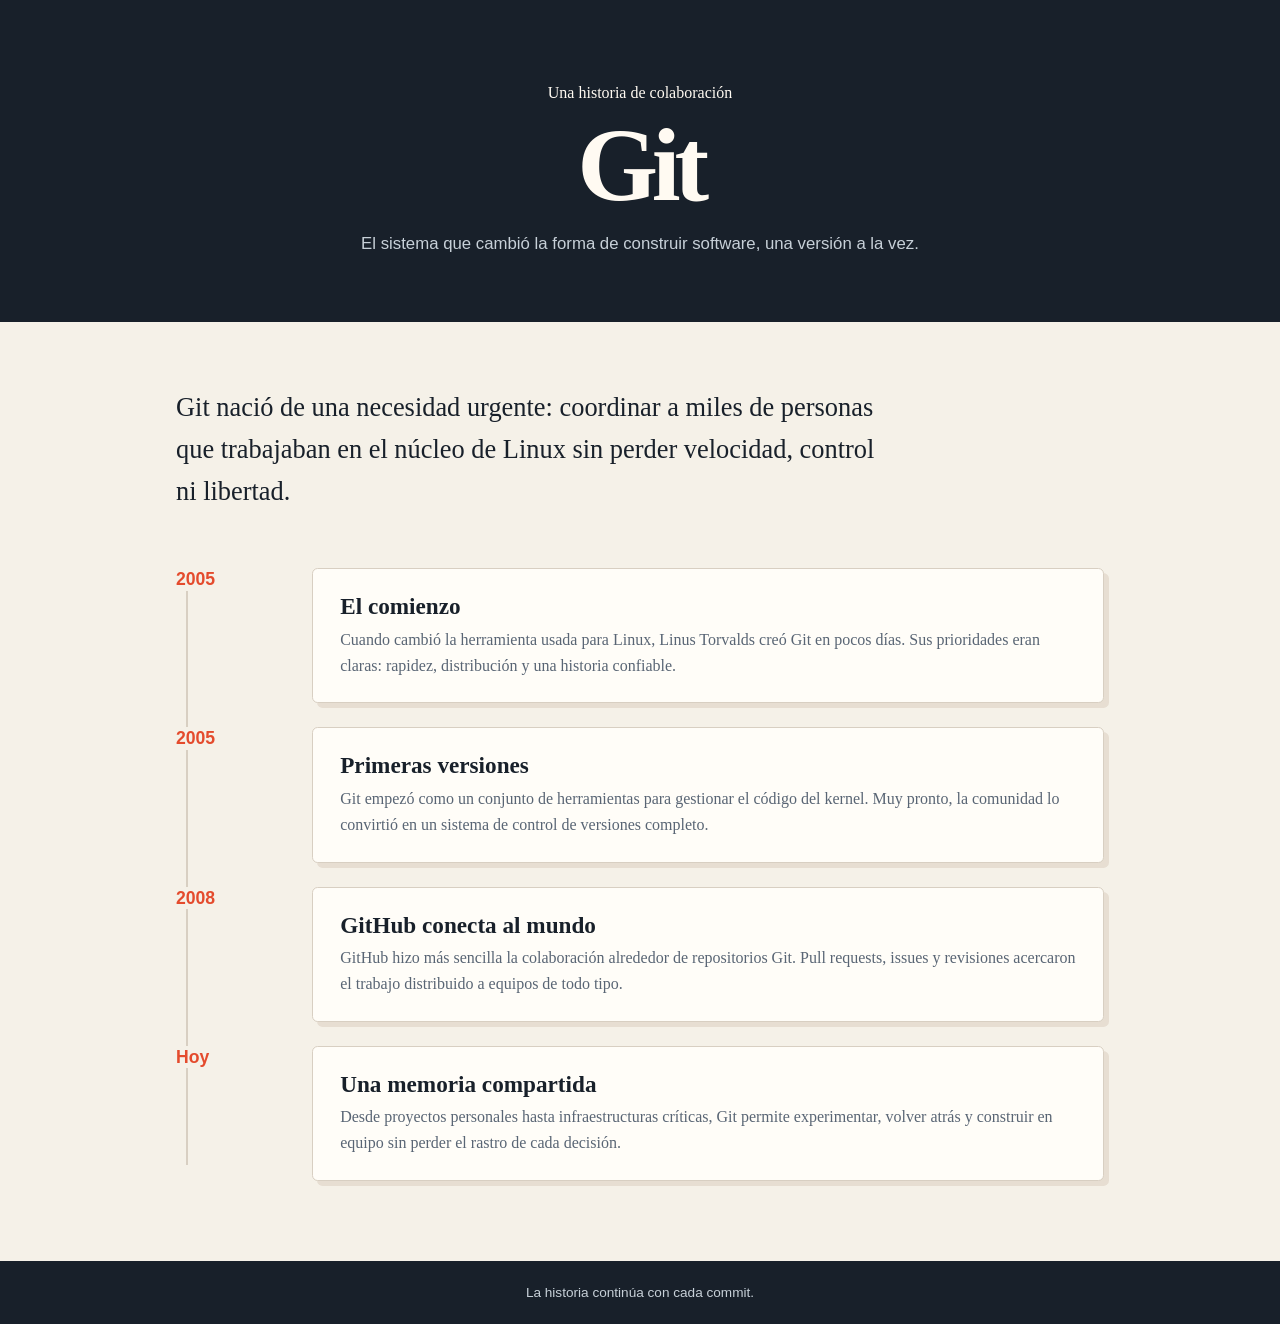
==== index.html @ 071829c5 "pagina de contacto" ====
<!DOCTYPE html>
<html lang="es">
<head>
    <meta charset="UTF-8">
    <meta name="viewport" content="width=device-width, initial-scale=1.0">
    <meta name="description" content="Una breve historia de Git, desde su origen hasta la actualidad.">
    <title>La historia de Git</title>
    <link rel="stylesheet" href="styles.css">
</head>
<body>
    <header>
        <class="eyebrow">Una historia de colaboraci&oacute;n</>
        <h1>Git</h1>
        <p>El sistema que cambi&oacute; la forma de construir software, una versi&oacute;n a la vez.</p>
    </header>

    <main>
        <p class="intro">Git naci&oacute; de una necesidad urgente: coordinar a miles de personas que trabajaban en el n&uacute;cleo de Linux sin perder velocidad, control ni libertad.</p>

        <section class="timeline" aria-label="L&iacute;nea de tiempo de Git">
            <article>
                <div class="year">2005</div>
                <div class="story">
                    <h2>El comienzo</h2>
                    <p>Cuando cambi&oacute; la herramienta usada para Linux, Linus Torvalds cre&oacute; Git en pocos d&iacute;as. Sus prioridades eran claras: rapidez, distribuci&oacute;n y una historia confiable.</p>
                </div>
            </article>

            <article>
                <div class="year">2005</div>
                <div class="story">
                    <h2>Primeras versiones</h2>
                    <p>Git empez&oacute; como un conjunto de herramientas para gestionar el c&oacute;digo del kernel. Muy pronto, la comunidad lo convirti&oacute; en un sistema de control de versiones completo.</p>
                </div>
            </article>

            <article>
                <div class="year">2008</div>
                <div class="story">
                    <h2>GitHub conecta al mundo</h2>
                    <p>GitHub hizo m&aacute;s sencilla la colaboraci&oacute;n alrededor de repositorios Git. Pull requests, issues y revisiones acercaron el trabajo distribuido a equipos de todo tipo.</p>
                </div>
            </article>

            <article>
                <div class="year">Hoy</div>
                <div class="story">
                    <h2>Una memoria compartida</h2>
                    <p>Desde proyectos personales hasta infraestructuras cr&iacute;ticas, Git permite experimentar, volver atr&aacute;s y construir en equipo sin perder el rastro de cada decisi&oacute;n.</p>
                </div>
            </article>
        </section>
    </main>

    <footer>La historia contin&uacute;a con cada commit.</footer>
</body>
</html>
---- styles.css ----
:root {
    --ink: #18202a;
    --muted: #596574;
    --paper: #f5f1e8;
    --card: #fffdf8;
    --accent: #e44b2d;
    --line: #d8cfc2;
}

* { box-sizing: border-box; }

body {
    margin: 0;
    color: var(--ink);
    background: var(--paper);
    font-family: Georgia, 'Times New Roman', serif;
    line-height: 1.6;
}

header {
    padding: 5rem 1.5rem 4rem;
    color: #fffaf2;
    background: var(--ink);
    text-align: center;
}

header p {
    margin: 0 auto;
    max-width: 40rem;
    color: #c7d0d8;
    font: 1.05rem/1.6 'Helvetica Neue', Arial, sans-serif;
}

.eyebrow {
    color: #ff9b75;
    font: 700 .78rem/1.2 'Helvetica Neue', Arial, sans-serif;
    letter-spacing: .16em;
    text-transform: uppercase;
}

h1 {
    margin: .65rem 0 1rem;
    font-size: clamp(3rem, 9vw, 6.5rem);
    line-height: .95;
    letter-spacing: -.06em;
}

main {
    width: min(100% - 3rem, 58rem);
    margin: 0 auto;
    padding: 4rem 0 5rem;
}

.intro {
    margin: 0 0 3.5rem;
    max-width: 44rem;
    font-size: clamp(1.25rem, 2.5vw, 1.65rem);
}

.timeline {
    position: relative;
    display: grid;
    gap: 1.5rem;
}

.timeline::before {
    position: absolute;
    top: 1rem;
    bottom: 1rem;
    left: .65rem;
    width: 2px;
    background: var(--line);
    content: '';
}

article {
    position: relative;
    display: grid;
    grid-template-columns: 7rem 1fr;
    gap: 1.5rem;
    align-items: start;
}

.year {
    position: relative;
    z-index: 1;
    color: var(--accent);
    background: var(--paper);
    font: 700 1.1rem/1.3 'Helvetica Neue', Arial, sans-serif;
}

.story {
    padding: 1.5rem 1.7rem;
    border: 1px solid var(--line);
    border-radius: .35rem;
    background: var(--card);
    box-shadow: 5px 5px 0 #e7ded2;
}

h2 {
    margin: 0 0 .45rem;
    font-size: 1.45rem;
    line-height: 1.15;
}

.story p { margin: 0; color: var(--muted); }

footer {
    padding: 1.5rem;
    color: #c7d0d8;
    background: var(--ink);
    text-align: center;
    font: .85rem 'Helvetica Neue', Arial, sans-serif;
}

.contact-layout {
    display: grid;
    grid-template-columns: minmax(0, .85fr) minmax(18rem, 1.15fr);
    gap: 4rem;
    align-items: start;
}

.contact-copy h2 {
    margin: .5rem 0 1rem;
    font-size: clamp(2rem, 4vw, 3.2rem);
    line-height: 1;
}

.contact-copy > p:not(.eyebrow) {
    color: var(--muted);
    font-size: 1.1rem;
}

.back-link {
    display: inline-block;
    margin-top: 1.5rem;
    color: var(--accent);
    font: 700 .9rem 'Helvetica Neue', Arial, sans-serif;
}

.contact-form {
    padding: 2rem;
    border: 1px solid var(--line);
    border-radius: .35rem;
    background: var(--card);
    box-shadow: 5px 5px 0 #e7ded2;
}

.form-field { margin-bottom: 1.25rem; }

.form-field label {
    display: block;
    margin-bottom: .4rem;
    font: 700 .9rem 'Helvetica Neue', Arial, sans-serif;
}

.form-field input,
.form-field textarea {
    width: 100%;
    padding: .75rem .8rem;
    border: 1px solid #b9afa2;
    border-radius: .2rem;
    color: var(--ink);
    background: #fff;
    font: 1rem Georgia, 'Times New Roman', serif;
}

.form-field input:focus,
.form-field textarea:focus {
    outline: 2px solid var(--accent);
    outline-offset: 2px;
}

.form-field input:user-invalid { border-color: var(--accent); }

.form-field small {
    display: block;
    margin-top: .35rem;
    color: var(--muted);
    font: .8rem 'Helvetica Neue', Arial, sans-serif;
}

.field-status.is-invalid { color: var(--accent); }
.field-status.is-valid { color: #28704d; }

button {
    padding: .8rem 1.1rem;
    border: 0;
    border-radius: .2rem;
    color: #fffaf2;
    background: var(--accent);
    cursor: pointer;
    font: 700 .9rem 'Helvetica Neue', Arial, sans-serif;
}

button:hover { background: #c83d25; }

.form-status {
    min-height: 1.4rem;
    margin: 1rem 0 0;
    color: var(--muted);
    font: .85rem 'Helvetica Neue', Arial, sans-serif;
}

@media (max-width: 620px) {
    main { width: min(100% - 2rem, 58rem); padding-top: 3rem; }
    article { grid-template-columns: 4.5rem 1fr; gap: 1rem; }
    .story { padding: 1.2rem; }
    .contact-layout { grid-template-columns: 1fr; gap: 2.5rem; }
    .contact-form { padding: 1.2rem; }
}
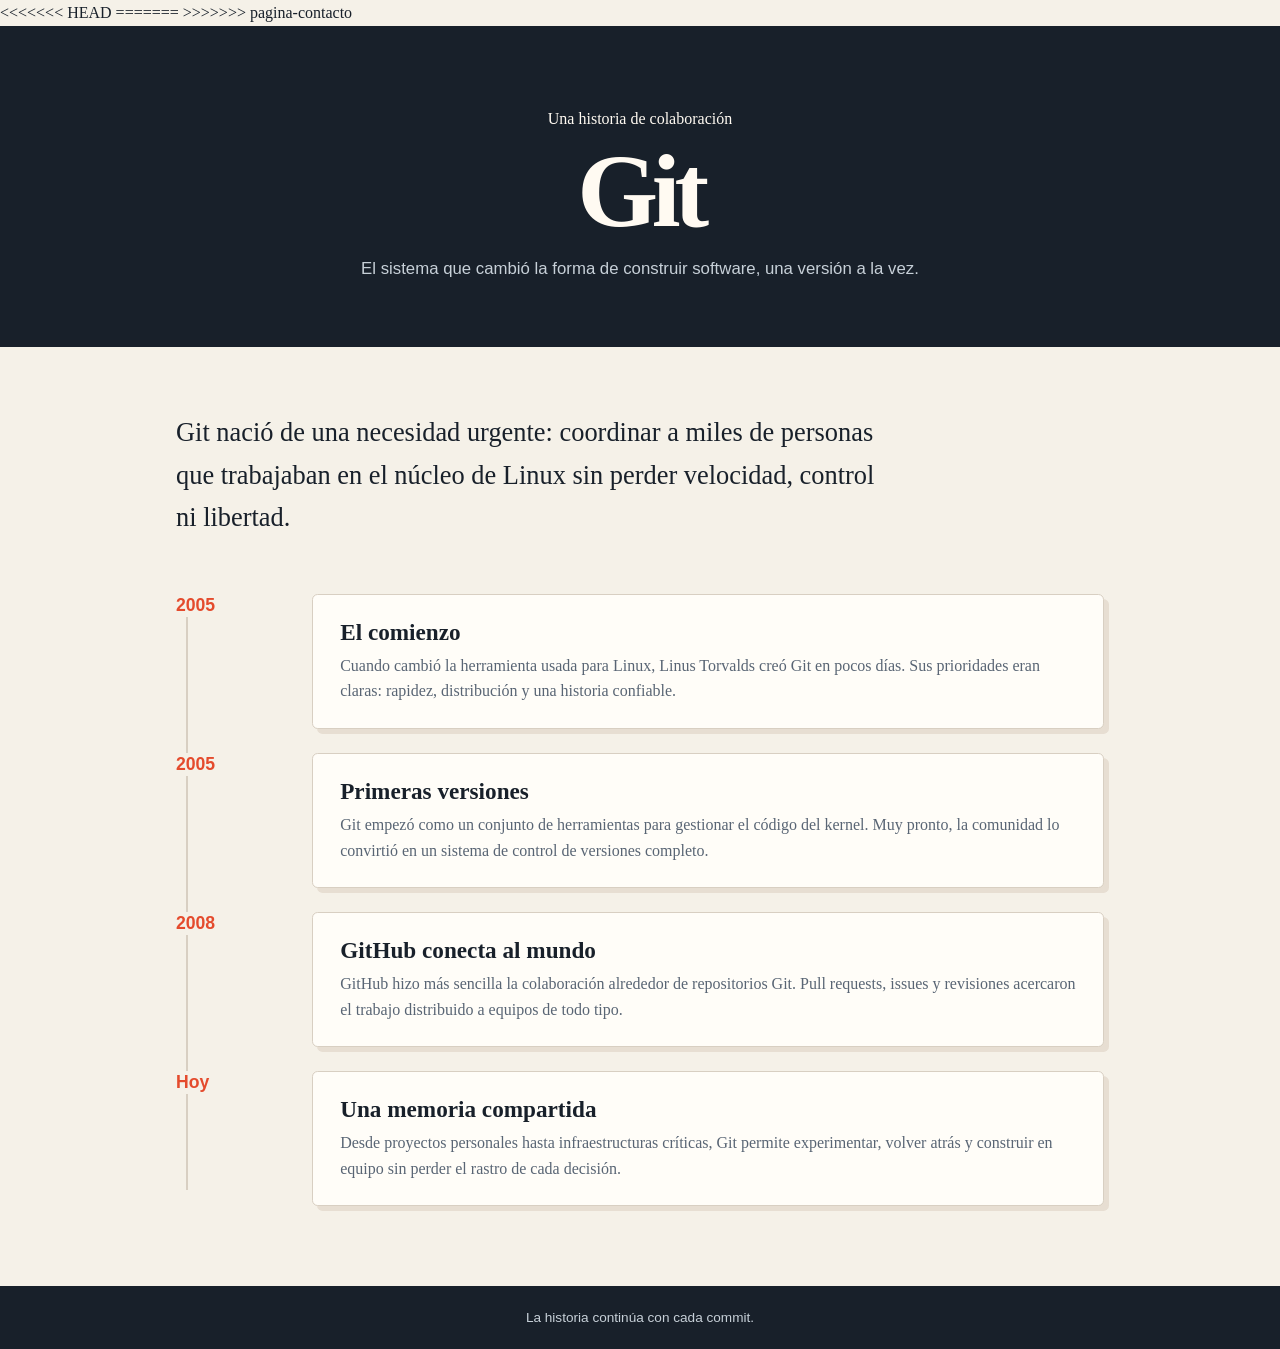
==== commit 75d5367c: "conflicto res" ====
--- a/index.html
+++ b/index.html
@@ -1,5 +1,9 @@
 <!DOCTYPE html>
-<html lang="es">
+<<<<<<< HEAD
+<html lang="it">
+=======
+<html lang="en">
+>>>>>>> pagina-contacto
 <head>
     <meta charset="UTF-8">
     <meta name="viewport" content="width=device-width, initial-scale=1.0">
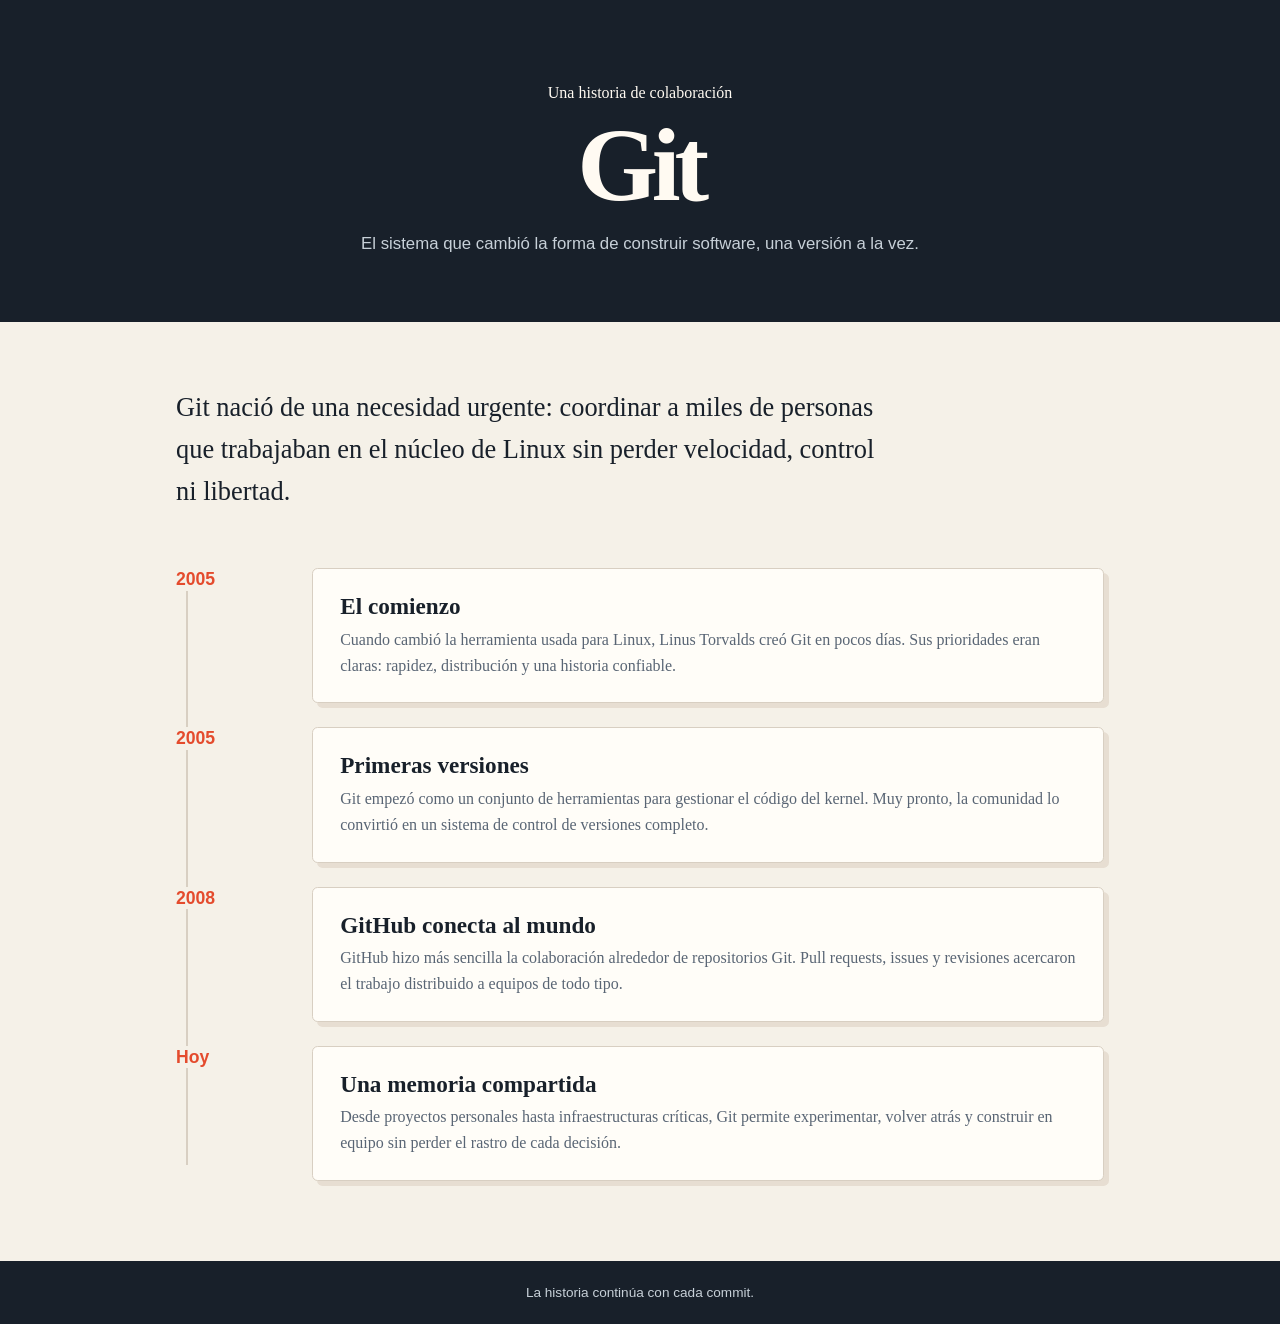
==== commit 873e787c: "cambio titulo pagina contacto" ====
--- a/index.html
+++ b/index.html
@@ -1,9 +1,5 @@
 <!DOCTYPE html>
-<<<<<<< HEAD
 <html lang="it">
-=======
-<html lang="en">
->>>>>>> pagina-contacto
 <head>
     <meta charset="UTF-8">
     <meta name="viewport" content="width=device-width, initial-scale=1.0">
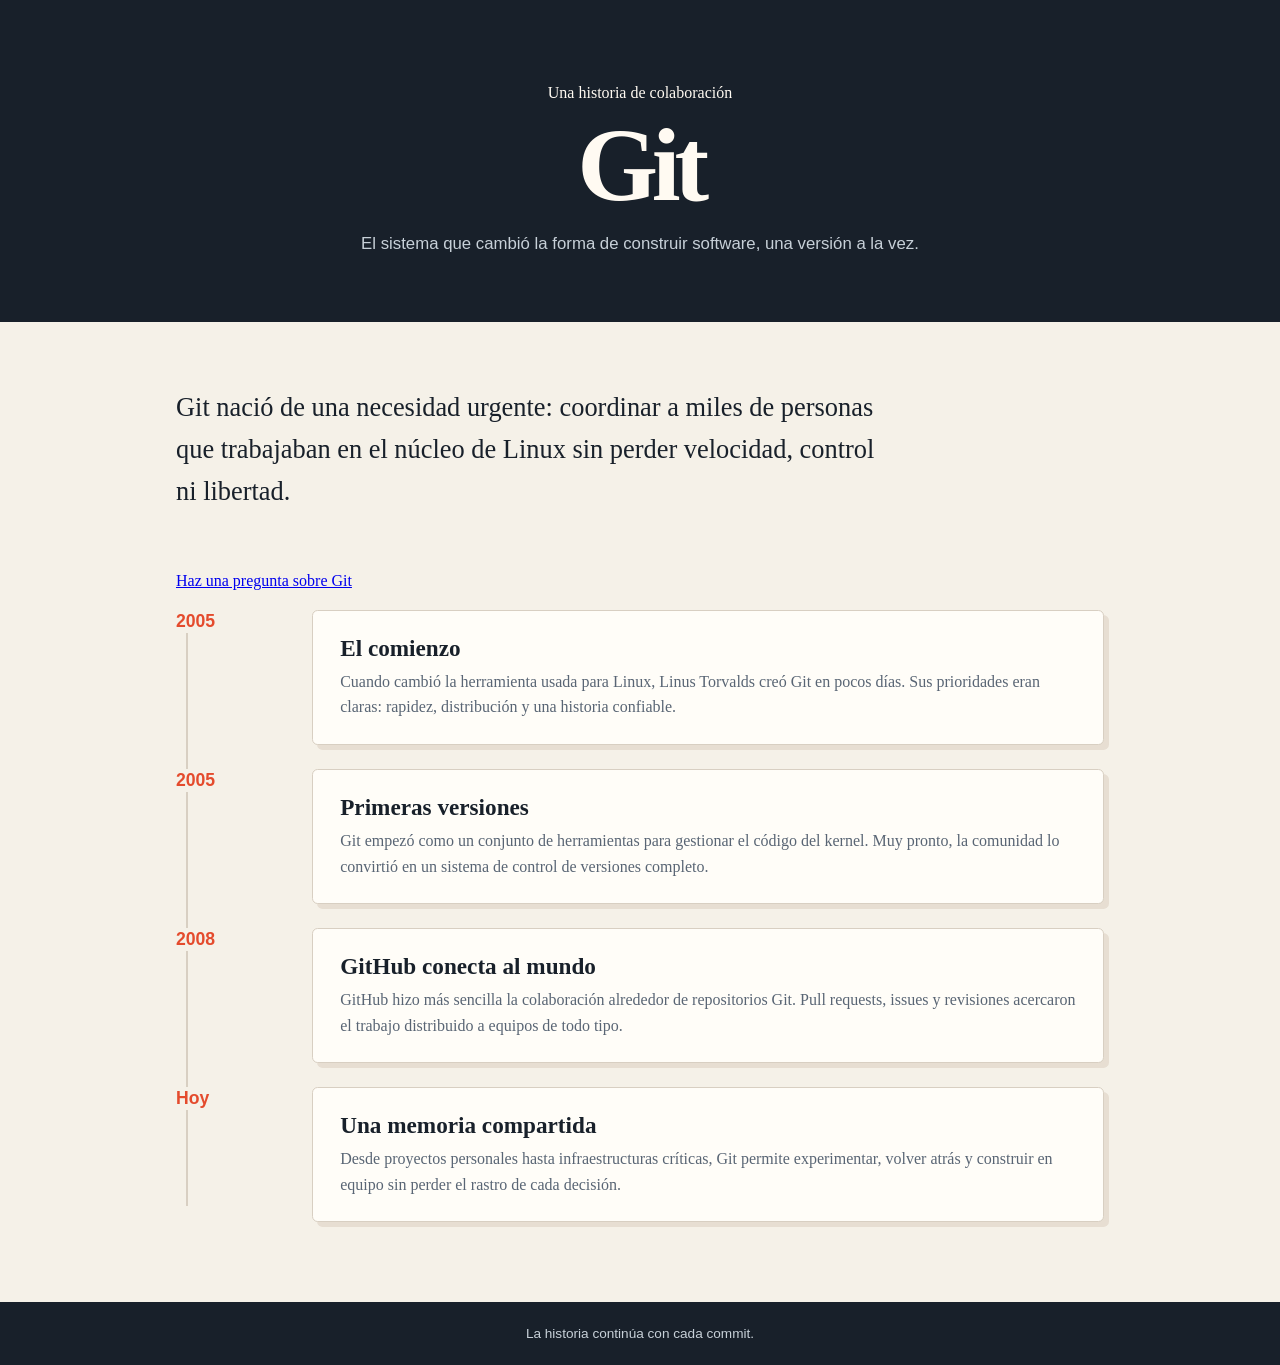
==== commit 03bd23af: "Agregue link a contacto" ====
--- a/index.html
+++ b/index.html
@@ -1,10 +1,10 @@
 <!DOCTYPE html>
-<html lang="it">
+<html lang="en">
 <head>
     <meta charset="UTF-8">
     <meta name="viewport" content="width=device-width, initial-scale=1.0">
     <meta name="description" content="Una breve historia de Git, desde su origen hasta la actualidad.">
-    <title>La historia de Git</title>
+    <title>La verdadera historia de Git</title>
     <link rel="stylesheet" href="styles.css">
 </head>
 <body>
@@ -16,6 +16,7 @@
 
     <main>
         <p class="intro">Git naci&oacute; de una necesidad urgente: coordinar a miles de personas que trabajaban en el n&uacute;cleo de Linux sin perder velocidad, control ni libertad.</p>
+        <p><a href="contacto.html">Haz una pregunta sobre Git</a></p>
 
         <section class="timeline" aria-label="L&iacute;nea de tiempo de Git">
             <article>
@@ -54,4 +55,4 @@
 
     <footer>La historia contin&uacute;a con cada commit.</footer>
 </body>
-</html>+</html>
